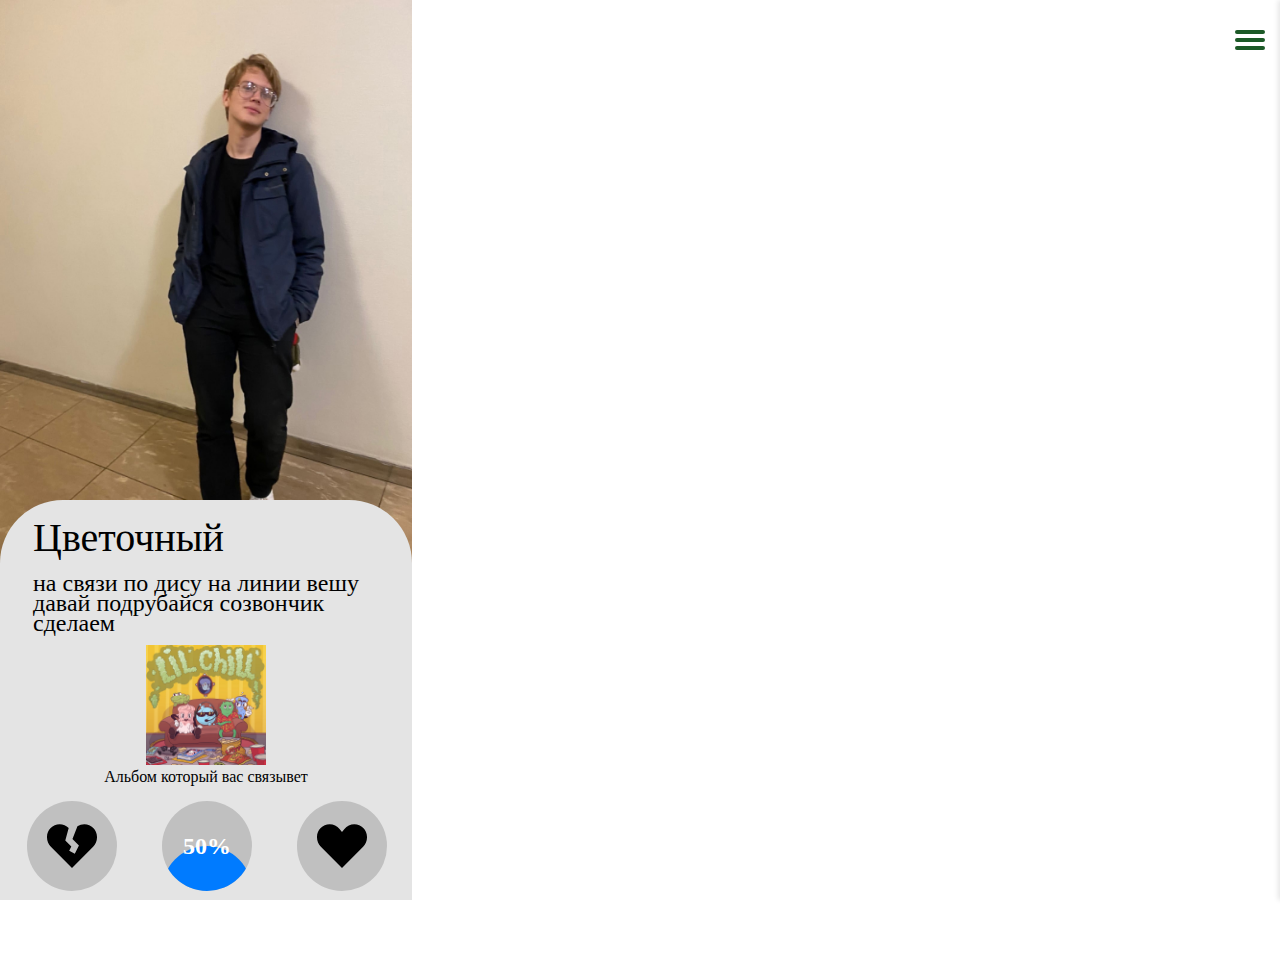
==== index.html @ 19052732 "User interface - done v1.0" ====
<!DOCTYPE html>
<html lang="en">
<head>
    <meta charset="UTF-8">
    <meta name="viewport" content="width=device-width, initial-scale=1.0">
    <link rel="stylesheet" href="./reset.css">
    <link rel="stylesheet" href="./main.css">
    <title>Main_Page</title>
</head>
<body>
    <div class="overlay"></div>
    <div class="container">
        <a href="#" class="burger">
            <span></span>
        </a>
        <div class="wrapper">
            <section class="main">
                <div class="main__photo">
                    <img src="./Photos/Main_Photo.jpg" alt="Ава главная"/>
                </div>
                <div class="main__info">
                    <div class="main__info--name">Цветочный</div>
                    <div class="main__info--desc">
                        на связи по дису на линии вешу давай подрубайся созвончик сделаем
                    </div>
                    <div class="union__album">
                        <a href="#" class="union__album--link">
                            <img src="./Photos/Lil chill.jpg" alt="Обложка альбома" class="union__album--image"/>
                            <div class="union__album--text">
                                Альбом который вас связывет
                            </div>
                        </a>
                    </div>

                    <div class="buttons">
                        <ul class="btn__box">
                            <li class="btn__box--dislike">
                                <a href="#" class="btn__box--dislike-link">
                                    <img src="./Photos/dislike-icon.svg" alt="Не нравится" class="dislike--icon"/>
                                </a>
                            </li>
                            <li class="btn__box--match">
                                <div class="circle-container">
                                    <div class="circle"></div>
                                    <div class="percent-text">50%</div>
                                </div>
                            </li>
                            <li class="btn__box--like">
                                <a href="#" class="btn__box--like-link">
                                    <img src="./Photos/like-icon.svg" alt="Hравится" class="like--icon"/>
                                </a>
                            </li>
                        </ul>
                    </div>
                </div>
            </section>
        </div>
        <div class="sidebar">
            <h2>Настройки</h2>
            <ul>
                <li>telegram_id: int</li>
                <li>name: str</li>
                <li>about: str | None = None</li>
                <li>avatar_url: str</li>
                <li>spotify_login: str</li>
                <li>spotify_password: str</li>
            </ul>
        </div>
    </div>
    <div id="matchPage" class="hidden">
        <!-- Content of Match Page will be loaded here -->
    </div>
    <script src="https://code.jquery.com/jquery-3.6.0.min.js"></script>
    <script src="./script.js"></script>
</body>
</html>
---- main.css ----
/* main.css */
body, html {
    margin: 0;
    padding: 0;
    width: 100%;
    height: 100%;
    overflow: hidden; /* Отключает прокрутку */
}

.wrapper {
    max-width: 412px;
    max-height: 915px;
    margin: auto;
    overflow: auto; /* Включает прокрутку внутри контейнера, если контент больше */
    background-color: #f0f0f0; /* Фон для видимости */
}

.container {
    max-width: 412px;
    max-height: 915px;
    background-color: #e4e4e4;
    position: relative;
}

.main__photo img {
    width: 100%;
    height: 600px;
}

.main__info {
    height: 480px;
    background-color: #e4e4e4;
    border-radius: 63px;
    position: absolute;
    top: 500px;
    width: 100%;
}

.main__info--name {
    font-weight: 400;
    font-size: 40px;
    line-height: 30px;
    margin-top: 23px;
    margin-left: 33px;
    margin-bottom: 20px;
}

.main__info--desc {
    font-weight: 400;
    font-size: 24px;
    line-height: 20px;
    margin-left: 33px;
}

.main__info--radio {
    font-weight: 700;
    font-size: 24px;
    line-height: 24px;
    margin-left: 104px;
    margin-top: 11px;
    color: #1c5927;
}

.btn__box {
    display: flex;
    align-items: center;
    justify-content: start;
    margin-left: 27px;
    margin-top: 12px;
}

.btn__box--dislike,
.btn__box--match,
.btn__box--like {
    display: flex;
    align-items: center;
    justify-content: center;
    width: 90px;
    height: 90px;
    background-color: #c0c0c0;
    z-index: 1;
    border-radius: 60px;
    margin-right: 45px;
    position: relative; /* Добавлено для правильного позиционирования SVG */
    overflow: hidden; /* Скрывает выходящие за пределы кнопки части SVG */
}

.dislike--icon {
    width: 50px;
    height: 50px;
}

.btn__box--like {
    margin-right: 0;
}

.like--icon {
    width: 50px;
    height: 50px;
}

.burger {
    display: block;
    position: fixed;
    top: 30px;
    right: 15px;
    z-index: 100001;
}

.burger span {
    display: block;
    height: 4px;
    width: 30px;
    background-color: #1c5927;
    border-radius: 4px;
    margin: 4px 0;
}

.burger::after,
.burger::before {
    content: '';
    display: block;
    height: 4px;
    width: 30px;
    background-color: #1c5927;
    border-radius: 4px;
}

.overlay {
    position: fixed;
    top: 0;
    left: 0;
    width: 100%;
    height: 100%;
    background: rgba(0, 0, 0, 0.5);
    backdrop-filter: blur(5px);
    opacity: 0;
    pointer-events: none;
    transition: opacity 0.3s ease;
    z-index: 9;
}

.menu-opened .overlay {
    opacity: 1;
    pointer-events: all;
}

.sidebar {
    position: fixed;
    top: 0;
    right: -412px; /* Скрыто за пределами экрана */
    width: 412px;
    height: 100%;
    background-color: #fff;
    box-shadow: -2px 0 5px rgba(0, 0, 0, 0.1);
    transition: right 0.3s ease;
    z-index: 10;
}

.menu-opened .sidebar {
    right: 0; /* Показать меню */
}

.sidebar h2 {
    margin: 20px;
    font-size: 24px;
}

.sidebar ul {
    list-style: none;
    padding: 0;
}

.sidebar li {
    padding: 15px 20px;
    border-bottom: 1px solid #ddd;
}

.union__album--image {
    display: flex;
    align-self: center;
    justify-self: center;
    width: 120px;
    height: 120px;
}

.union__album--text {
    font-weight: 400;
    font-size: 16px;
    line-height: 24px;
}

.union__album {
    display: flex;
    align-items: center;
    justify-content: center;
    margin-top: 12px;
}

.union__album--link {
}

#matchPage {
    position: fixed;
    top: 100%;
    left: 0;
    width: 100%;
    height: 100%;
    background: white;
    transition: top 0.5s ease-in-out;
    z-index: 1000;
}

#matchPage.visible {
    top: 0;
}

.hidden {
    display: none;
}

.match-main {
    position: relative;
    width: 412px;
    height: 915px;
    overflow: hidden;
}

.match-main img {
    width: 412px;
    height: 915px;
    object-fit: cover; /* Чтобы изображение заполняло весь контейнер */
}

.telegram-link {
    position: absolute;
    top: 50%;
    left: 50%;
    transform: translate(-50%, -50%);
    text-align: center;
    color: white; /* Цвет текста */
    font-size: 24px; /* Размер текста */
}

.telegram-desc {
    position: absolute;
    top: 40%;
    left: 50%;
    transform: translate(-50%, -50%);
    text-align: center;
    color: white; /* Цвет текста */
    font-size: 24px; /* Размер текста */
}

.telegram-text {
    background: rgba(0, 0, 0, 0.5); /* Фон текста для лучшей читаемости */
    padding: 10px 20px;
    border-radius: 5px;
}

.close-button {
    position: absolute;
    top: 10px;
    left: 10px;
    z-index: 1001;
}

.close-icon {
    width: 30px;
    height: 30px;
}

.circle-container {
    position: absolute;
    bottom: 0;
    left: 0;
    width: 100%;
    height: 100%;
    overflow: hidden;
    display: flex;
    align-items: center;
    justify-content: center;
}

.circle {
    width: 100%;
    height: 100%;
    background-color: #007BFF; /* Берузовый цвет */
    border-radius: 50%;
    transform: translateY(100%); /* Начальное положение за пределами кнопки */
    transition: transform 0.5s ease; /* Плавный переход */
    position: absolute;
    bottom: 0;
}

.percent-text {
    position: absolute;
    color: white;
    font-size: 24px;
    font-weight: bold;
    z-index: 1;
}
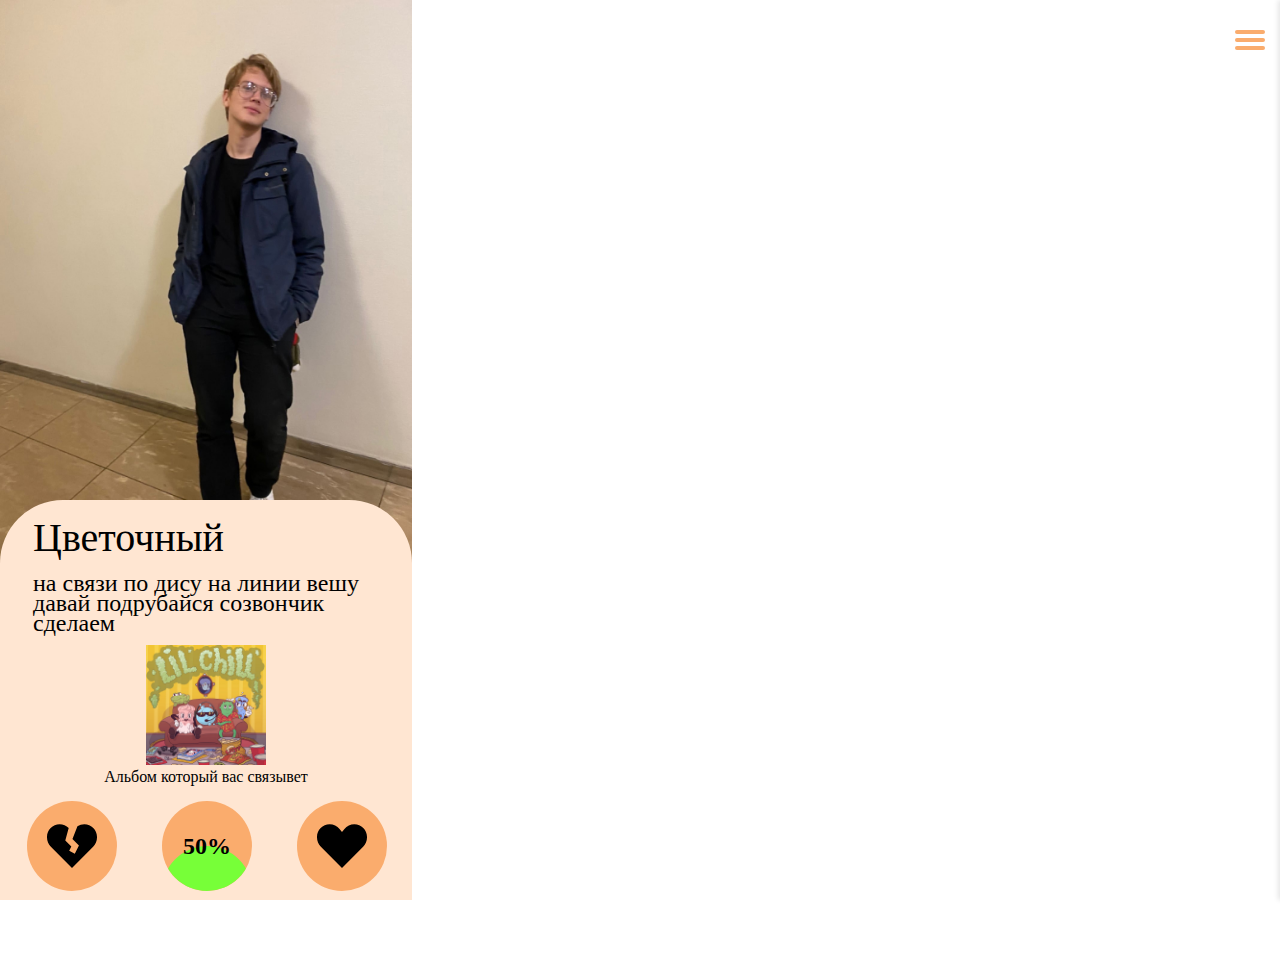
==== commit 77c80222: "Bug fixed" ====
--- a/index.html
+++ b/index.html
@@ -1,76 +1,137 @@
 <!DOCTYPE html>
 <html lang="en">
-<head>
-    <meta charset="UTF-8">
-    <meta name="viewport" content="width=device-width, initial-scale=1.0">
-    <link rel="stylesheet" href="./reset.css">
-    <link rel="stylesheet" href="./main.css">
-    <title>Main_Page</title>
-</head>
-<body>
-    <div class="overlay"></div>
-    <div class="container">
-        <a href="#" class="burger">
-            <span></span>
-        </a>
-        <div class="wrapper">
-            <section class="main">
-                <div class="main__photo">
-                    <img src="./Photos/Main_Photo.jpg" alt="Ава главная"/>
-                </div>
-                <div class="main__info">
-                    <div class="main__info--name">Цветочный</div>
-                    <div class="main__info--desc">
-                        на связи по дису на линии вешу давай подрубайся созвончик сделаем
-                    </div>
-                    <div class="union__album">
-                        <a href="#" class="union__album--link">
-                            <img src="./Photos/Lil chill.jpg" alt="Обложка альбома" class="union__album--image"/>
-                            <div class="union__album--text">
-                                Альбом который вас связывет
-                            </div>
-                        </a>
-                    </div>
+	<head>
+		<meta charset="UTF-8" />
+		<meta name="viewport" content="width=device-width, initial-scale=1.0" />
+		<link rel="stylesheet" href="./reset.css" />
+		<link rel="stylesheet" href="./main.css" />
+		<title>Main_Page</title>
+	</head>
+	<body>
+		<div class="overlay"></div>
+		<div class="container">
+			<a href="#" class="burger">
+				<span></span>
+			</a>
+			<div class="wrapper">
+				<section class="main">
+					<div class="main__photo">
+						<img src="./Photos/Main_Photo.jpg" alt="Ава главная" />
+					</div>
+					<div class="main__info">
+						<div class="main__info--name">Цветочный</div>
+						<div class="main__info--desc">
+							на связи по дису на линии вешу давай подрубайся созвончик сделаем
+						</div>
+						<div class="union__album">
+							<a href="#" class="union__album--link">
+								<img
+									src="./Photos/Lil chill.jpg"
+									alt="Обложка альбома"
+									class="union__album--image"
+								/>
+								<div class="union__album--text">
+									Альбом который вас связывет
+								</div>
+							</a>
+						</div>
 
-                    <div class="buttons">
-                        <ul class="btn__box">
-                            <li class="btn__box--dislike">
-                                <a href="#" class="btn__box--dislike-link">
-                                    <img src="./Photos/dislike-icon.svg" alt="Не нравится" class="dislike--icon"/>
-                                </a>
-                            </li>
-                            <li class="btn__box--match">
-                                <div class="circle-container">
-                                    <div class="circle"></div>
-                                    <div class="percent-text">50%</div>
-                                </div>
-                            </li>
-                            <li class="btn__box--like">
-                                <a href="#" class="btn__box--like-link">
-                                    <img src="./Photos/like-icon.svg" alt="Hравится" class="like--icon"/>
-                                </a>
-                            </li>
-                        </ul>
-                    </div>
-                </div>
-            </section>
-        </div>
-        <div class="sidebar">
-            <h2>Настройки</h2>
-            <ul>
-                <li>telegram_id: int</li>
-                <li>name: str</li>
-                <li>about: str | None = None</li>
-                <li>avatar_url: str</li>
-                <li>spotify_login: str</li>
-                <li>spotify_password: str</li>
-            </ul>
-        </div>
-    </div>
-    <div id="matchPage" class="hidden">
-        <!-- Content of Match Page will be loaded here -->
-    </div>
-    <script src="https://code.jquery.com/jquery-3.6.0.min.js"></script>
-    <script src="./script.js"></script>
-</body>
+						<div class="buttons">
+							<ul class="btn__box">
+								<li class="btn__box--dislike">
+									<a href="#" class="btn__box--dislike-link">
+										<img
+											src="./Photos/dislike-icon.svg"
+											alt="Не нравится"
+											class="dislike--icon"
+										/>
+									</a>
+								</li>
+								<li class="btn__box--match">
+									<div class="circle-container">
+										<div class="circle"></div>
+										<div class="percent-text">50%</div>
+									</div>
+								</li>
+								<li class="btn__box--like">
+									<a href="#" class="btn__box--like-link">
+										<img
+											src="./Photos/like-icon.svg"
+											alt="Hравится"
+											class="like--icon"
+										/>
+									</a>
+								</li>
+							</ul>
+						</div>
+					</div>
+				</section>
+			</div>
+			<div class="sidebar">
+				<h2>Настройки</h2>
+				<ul>
+					<li>
+						<img
+							src="./Photos/avatar-default-svgrepo-com.svg "
+							alt="Иконка человека"
+							class="icon-img"
+						/>
+						<div class="sidebar-text">
+							<label for="name">Имя:</label>
+							<input type="text" id="name"  />
+						</div>
+					</li>
+					<li>
+						<img
+							src="./Photos/pencil-svgrepo-com.svg "
+							alt="Иконка человека"
+							class="icon-img"
+						/>
+						<div class="sidebar-text">
+							<label for="name">О себе:</label>
+							<input type="text" id="desc"  />
+						</div>
+					</li>
+					<li>
+						<img
+							src="./Photos/avatar-svgrepo-com.svg "
+							alt="Иконка человека"
+							class="icon-img"
+						/>
+						<div class="sidebar-text">
+							<label for="name">Ссылка на ваш аватар:</label>
+							<input type="text" id="avatar"  />
+						</div>
+					</li>
+					<li>
+						<img
+							src="./Photos/spotify-color-svgrepo-com.svg"
+							alt="Иконка человека"
+							class="icon-img"
+						/>
+						<div class="sidebar-text">
+							<label for="name">Ваш логин spotify:</label>
+							<input type="text" id="login"  />
+						</div>
+					</li>
+					<li>
+						<img
+							src="./Photos/spotify-162-svgrepo-com.svg "
+							alt="Иконка человека"
+							class="icon-img"
+						/>
+						<div class="sidebar-text">
+							<label for="name">Ваш пароль spotify:</label>
+							<input type="text" id="password"  />
+						</div>
+					</li>
+				</ul>
+			</div>
+		</div>
+		<div id="matchPage" class="hidden">
+			<!-- Content of Match Page will be loaded here -->
+		</div>
+		<script src="https://code.jquery.com/jquery-3.6.0.min.js"></script>
+		<script src="./script.js"></script>
+	</body>
 </html>
--- a/main.css
+++ b/main.css
@@ -1,302 +1,321 @@
 /* main.css */
-body, html {
-    margin: 0;
-    padding: 0;
-    width: 100%;
-    height: 100%;
-    overflow: hidden; /* Отключает прокрутку */
+body,
+html {
+	margin: 0;
+	padding: 0;
+	width: 100%;
+	height: 100%;
+	overflow: hidden; /* Отключает прокрутку */
 }
 
 .wrapper {
-    max-width: 412px;
-    max-height: 915px;
-    margin: auto;
-    overflow: auto; /* Включает прокрутку внутри контейнера, если контент больше */
-    background-color: #f0f0f0; /* Фон для видимости */
+	max-width: 412px;
+	max-height: 915px;
+	margin: auto;
+	overflow: auto; /* Включает прокрутку внутри контейнера, если контент больше */
+	background-color: #f0f0f0; /* Фон для видимости */
 }
 
 .container {
-    max-width: 412px;
-    max-height: 915px;
-    background-color: #e4e4e4;
-    position: relative;
+	max-width: 412px;
+	max-height: 915px;
+	background-color: #e4e4e4;
+	position: relative;
 }
 
 .main__photo img {
-    width: 100%;
-    height: 600px;
+	width: 100%;
+	height: 600px;
 }
 
 .main__info {
-    height: 480px;
-    background-color: #e4e4e4;
-    border-radius: 63px;
-    position: absolute;
-    top: 500px;
-    width: 100%;
+	height: 480px;
+	background-color: #ffe6d2;
+	border-radius: 63px;
+	position: absolute;
+	top: 500px;
+	width: 100%;
 }
 
 .main__info--name {
-    font-weight: 400;
-    font-size: 40px;
-    line-height: 30px;
-    margin-top: 23px;
-    margin-left: 33px;
-    margin-bottom: 20px;
+	font-weight: 400;
+	font-size: 40px;
+	line-height: 30px;
+	margin-top: 23px;
+	margin-left: 33px;
+	margin-bottom: 20px;
 }
 
 .main__info--desc {
-    font-weight: 400;
-    font-size: 24px;
-    line-height: 20px;
-    margin-left: 33px;
+	font-weight: 400;
+	font-size: 24px;
+	line-height: 20px;
+	margin-left: 33px;
 }
 
 .main__info--radio {
-    font-weight: 700;
-    font-size: 24px;
-    line-height: 24px;
-    margin-left: 104px;
-    margin-top: 11px;
-    color: #1c5927;
+	font-weight: 700;
+	font-size: 24px;
+	line-height: 24px;
+	margin-left: 104px;
+	margin-top: 11px;
+	color: #1c5927;
 }
 
 .btn__box {
-    display: flex;
-    align-items: center;
-    justify-content: start;
-    margin-left: 27px;
-    margin-top: 12px;
+	display: flex;
+	align-items: center;
+	justify-content: start;
+	margin-left: 27px;
+	margin-top: 12px;
 }
 
 .btn__box--dislike,
 .btn__box--match,
 .btn__box--like {
-    display: flex;
-    align-items: center;
-    justify-content: center;
-    width: 90px;
-    height: 90px;
-    background-color: #c0c0c0;
-    z-index: 1;
-    border-radius: 60px;
-    margin-right: 45px;
-    position: relative; /* Добавлено для правильного позиционирования SVG */
-    overflow: hidden; /* Скрывает выходящие за пределы кнопки части SVG */
+	display: flex;
+	align-items: center;
+	justify-content: center;
+	width: 90px;
+	height: 90px;
+	background-color: #faac6d;
+	z-index: 1;
+	border-radius: 60px;
+	margin-right: 45px;
+	position: relative; /* Добавлено для правильного позиционирования SVG */
+	overflow: hidden; /* Скрывает выходящие за пределы кнопки части SVG */
 }
 
 .dislike--icon {
-    width: 50px;
-    height: 50px;
+	width: 50px;
+	height: 50px;
 }
 
 .btn__box--like {
-    margin-right: 0;
+	margin-right: 0;
 }
 
 .like--icon {
-    width: 50px;
-    height: 50px;
+	width: 50px;
+	height: 50px;
 }
 
 .burger {
-    display: block;
-    position: fixed;
-    top: 30px;
-    right: 15px;
-    z-index: 100001;
+	display: block;
+	position: fixed;
+	top: 30px;
+	right: 15px;
+	z-index: 100001;
 }
 
 .burger span {
-    display: block;
-    height: 4px;
-    width: 30px;
-    background-color: #1c5927;
-    border-radius: 4px;
-    margin: 4px 0;
+	display: block;
+	height: 4px;
+	width: 30px;
+	background-color: #faac6d;
+	border-radius: 4px;
+	margin: 4px 0;
 }
 
 .burger::after,
 .burger::before {
-    content: '';
-    display: block;
-    height: 4px;
-    width: 30px;
-    background-color: #1c5927;
-    border-radius: 4px;
+	content: '';
+	display: block;
+	height: 4px;
+	width: 30px;
+	background-color: #faac6d;
+	border-radius: 4px;
 }
 
 .overlay {
-    position: fixed;
-    top: 0;
-    left: 0;
-    width: 100%;
-    height: 100%;
-    background: rgba(0, 0, 0, 0.5);
-    backdrop-filter: blur(5px);
-    opacity: 0;
-    pointer-events: none;
-    transition: opacity 0.3s ease;
-    z-index: 9;
+	position: fixed;
+	top: 0;
+	left: 0;
+	width: 100%;
+	height: 100%;
+	background: rgba(0, 0, 0, 0.5);
+	backdrop-filter: blur(5px);
+	opacity: 0;
+	pointer-events: none;
+	transition: opacity 0.3s ease;
+	z-index: 9;
 }
 
 .menu-opened .overlay {
-    opacity: 1;
-    pointer-events: all;
+	opacity: 1;
+	pointer-events: all;
 }
 
 .sidebar {
-    position: fixed;
-    top: 0;
-    right: -412px; /* Скрыто за пределами экрана */
-    width: 412px;
-    height: 100%;
-    background-color: #fff;
-    box-shadow: -2px 0 5px rgba(0, 0, 0, 0.1);
-    transition: right 0.3s ease;
-    z-index: 10;
+	position: fixed;
+	top: 0;
+	right: -412px; /* Скрыто за пределами экрана */
+	width: 412px;
+	height: 100%;
+	background-color: #ffe6d2;
+	box-shadow: -2px 0 5px rgba(0, 0, 0, 0.1);
+	transition: right 0.3s ease;
+	z-index: 10;
+}
+
+.sidebar li {
+	display: flex;
+}
+
+.icon-img {
+	width: 30px;
+	height: 30px;
+}
+
+.sidebar-text {
+	/* position: absolute; */
+	margin-top: 10px;
+	margin-left: 10px;
+}
+.sidebar-text input {
+	background-color: #4b464631;
 }
 
 .menu-opened .sidebar {
-    right: 0; /* Показать меню */
+	right: 0; /* Показать меню */
 }
 
 .sidebar h2 {
-    margin: 20px;
-    font-size: 24px;
+	margin: 20px;
+	font-size: 24px;
 }
 
 .sidebar ul {
-    list-style: none;
-    padding: 0;
+	list-style: none;
+	padding: 0;
 }
 
 .sidebar li {
-    padding: 15px 20px;
-    border-bottom: 1px solid #ddd;
+	padding: 15px 20px;
+	border-bottom: 1px solid #ddd;
 }
 
 .union__album--image {
-    display: flex;
-    align-self: center;
-    justify-self: center;
-    width: 120px;
-    height: 120px;
+	display: flex;
+	align-self: center;
+	justify-self: center;
+	width: 120px;
+	height: 120px;
 }
 
 .union__album--text {
-    font-weight: 400;
-    font-size: 16px;
-    line-height: 24px;
+	font-weight: 400;
+	font-size: 16px;
+	line-height: 24px;
 }
 
 .union__album {
-    display: flex;
-    align-items: center;
-    justify-content: center;
-    margin-top: 12px;
+	display: flex;
+	align-items: center;
+	justify-content: center;
+	margin-top: 12px;
 }
 
 .union__album--link {
 }
 
 #matchPage {
-    position: fixed;
-    top: 100%;
-    left: 0;
-    width: 100%;
-    height: 100%;
-    background: white;
-    transition: top 0.5s ease-in-out;
-    z-index: 1000;
+	position: fixed;
+	top: 100%;
+	left: 0;
+	width: 100%;
+	height: 100%;
+	background: white;
+	transition: top 0.5s ease-in-out;
+	z-index: 1000;
 }
 
 #matchPage.visible {
-    top: 0;
+	top: 0;
 }
 
 .hidden {
-    display: none;
+	display: none;
 }
 
 .match-main {
-    position: relative;
-    width: 412px;
-    height: 915px;
-    overflow: hidden;
+	position: relative;
+	width: 412px;
+	height: 915px;
+	overflow: hidden;
 }
 
 .match-main img {
-    width: 412px;
-    height: 915px;
-    object-fit: cover; /* Чтобы изображение заполняло весь контейнер */
+	width: 412px;
+	height: 915px;
+	object-fit: cover; /* Чтобы изображение заполняло весь контейнер */
 }
 
 .telegram-link {
-    position: absolute;
-    top: 50%;
-    left: 50%;
-    transform: translate(-50%, -50%);
-    text-align: center;
-    color: white; /* Цвет текста */
-    font-size: 24px; /* Размер текста */
+	position: absolute;
+	top: 50%;
+	left: 50%;
+	transform: translate(-50%, -50%);
+	text-align: center;
+	color: white; /* Цвет текста */
+	font-size: 24px; /* Размер текста */
 }
 
 .telegram-desc {
-    position: absolute;
-    top: 40%;
-    left: 50%;
-    transform: translate(-50%, -50%);
-    text-align: center;
-    color: white; /* Цвет текста */
-    font-size: 24px; /* Размер текста */
+	position: absolute;
+	top: 40%;
+	left: 50%;
+	transform: translate(-50%, -50%);
+	text-align: center;
+	color: white; /* Цвет текста */
+	font-size: 24px; /* Размер текста */
 }
 
 .telegram-text {
-    background: rgba(0, 0, 0, 0.5); /* Фон текста для лучшей читаемости */
-    padding: 10px 20px;
-    border-radius: 5px;
+	background: rgba(0, 0, 0, 0.5); /* Фон текста для лучшей читаемости */
+	padding: 10px 20px;
+	border-radius: 5px;
 }
 
 .close-button {
-    position: absolute;
-    top: 10px;
-    left: 10px;
-    z-index: 1001;
+	position: absolute;
+	top: 10px;
+	left: 10px;
+	z-index: 1001;
 }
 
 .close-icon {
-    width: 30px;
-    height: 30px;
+	width: 30px;
+	height: 30px;
 }
 
 .circle-container {
-    position: absolute;
-    bottom: 0;
-    left: 0;
-    width: 100%;
-    height: 100%;
-    overflow: hidden;
-    display: flex;
-    align-items: center;
-    justify-content: center;
+	position: absolute;
+	bottom: 0;
+	left: 0;
+	width: 100%;
+	height: 100%;
+	overflow: hidden;
+	display: flex;
+	align-items: center;
+	justify-content: center;
 }
 
 .circle {
-    width: 100%;
-    height: 100%;
-    background-color: #007BFF; /* Берузовый цвет */
-    border-radius: 50%;
-    transform: translateY(100%); /* Начальное положение за пределами кнопки */
-    transition: transform 0.5s ease; /* Плавный переход */
-    position: absolute;
-    bottom: 0;
+	width: 100%;
+	height: 100%;
+	background-color: #77ff38; /* Берузовый цвет */
+	border-radius: 50%;
+	transform: translateY(100%); /* Начальное положение за пределами кнопки */
+	transition: transform 0.5s ease; /* Плавный переход */
+	position: absolute;
+	bottom: 0;
 }
 
 .percent-text {
-    position: absolute;
-    color: white;
-    font-size: 24px;
-    font-weight: bold;
-    z-index: 1;
-}
+	position: absolute;
+	color: #000;
+	font-size: 24px;
+	font-weight: bold;
+	z-index: 1;
+}
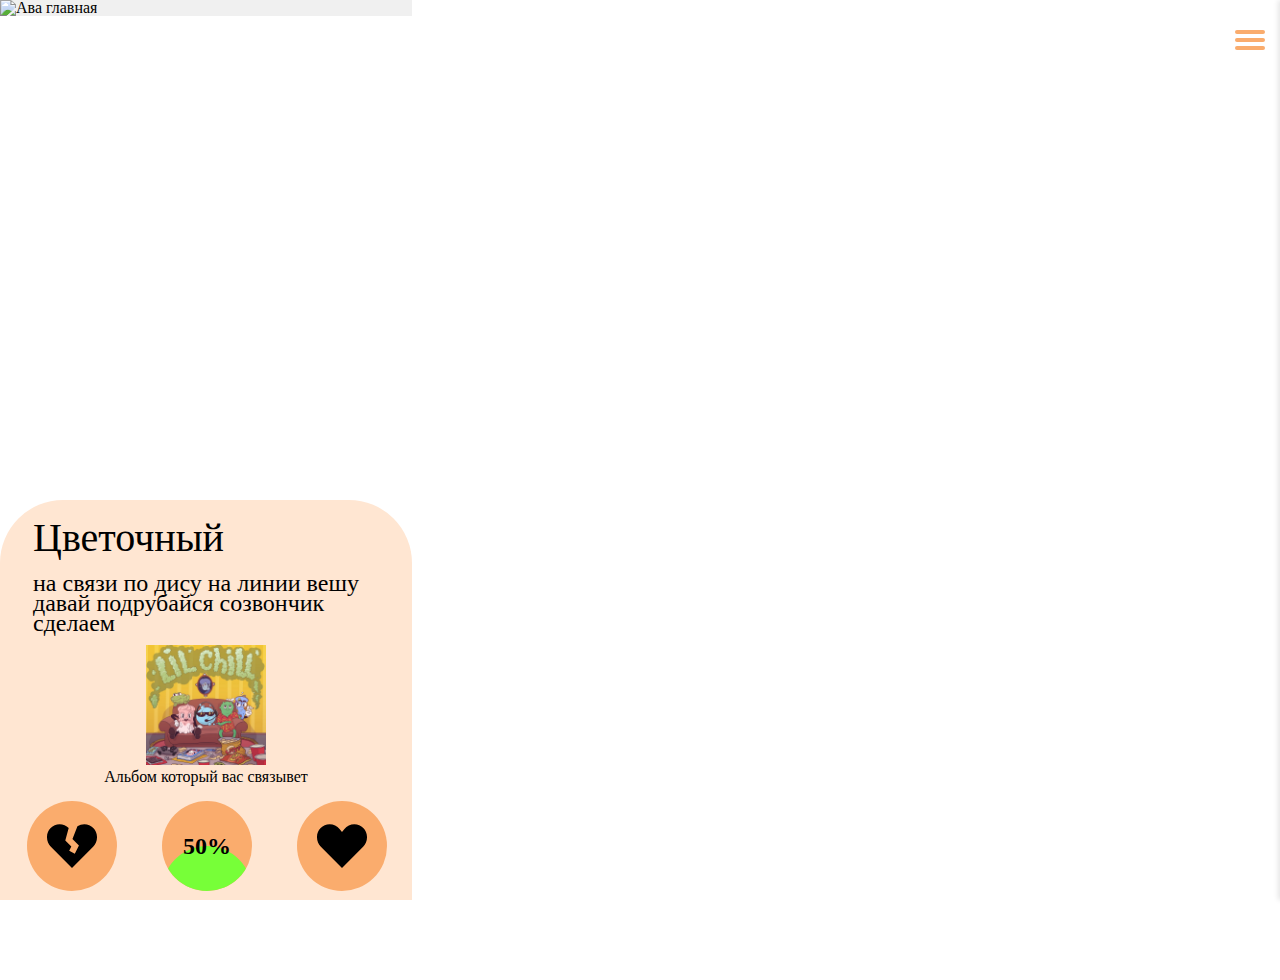
==== commit 52954a6f: "implement logic auto-update screen. like futured" ====
--- a/index.html
+++ b/index.html
@@ -16,7 +16,7 @@
 			<div class="wrapper">
 				<section class="main">
 					<div class="main__photo">
-						<img src="./Photos/Main_Photo.jpg" alt="Ава главная" />
+						<img id="mainPhoto" src="" alt="Ава главная" />
 					</div>
 					<div class="main__info">
 						<div class="main__info--name">Цветочный</div>
@@ -72,58 +72,61 @@
 				<ul>
 					<li>
 						<img
-							src="./Photos/avatar-default-svgrepo-com.svg "
+							src="./Photos/human-icon.svg"
 							alt="Иконка человека"
 							class="icon-img"
 						/>
 						<div class="sidebar-text">
 							<label for="name">Имя:</label>
-							<input type="text" id="name"  />
+							<input type="text" id="name" name="name" />
 						</div>
 					</li>
 					<li>
 						<img
-							src="./Photos/pencil-svgrepo-com.svg "
-							alt="Иконка человека"
+							src="./Photos/pencil-icon.svg"
+							alt="Иконка карандаша"
 							class="icon-img"
 						/>
 						<div class="sidebar-text">
-							<label for="name">О себе:</label>
-							<input type="text" id="desc"  />
+							<label for="about">О себе:</label>
+							<input type="text" id="about" />
 						</div>
 					</li>
 					<li>
 						<img
-							src="./Photos/avatar-svgrepo-com.svg "
-							alt="Иконка человека"
+							src="./Photos/avatar-icon.svg"
+							alt="Аватар человека"
 							class="icon-img"
 						/>
 						<div class="sidebar-text">
-							<label for="name">Ссылка на ваш аватар:</label>
-							<input type="text" id="avatar"  />
+							<label for="avatar">Ваш аватар:</label>
+							<input type="text" id="avatar_url" />
 						</div>
 					</li>
 					<li>
 						<img
-							src="./Photos/spotify-color-svgrepo-com.svg"
-							alt="Иконка человека"
+							src="./Photos/spotify-color-icon.svg"
+							alt="Иконка спотифая цветная"
 							class="icon-img"
 						/>
 						<div class="sidebar-text">
-							<label for="name">Ваш логин spotify:</label>
-							<input type="text" id="login"  />
+							<label for="login">Ваш логин spotify:</label>
+							<input type="text" id="spotify_login" />
 						</div>
 					</li>
 					<li>
 						<img
-							src="./Photos/spotify-162-svgrepo-com.svg "
-							alt="Иконка человека"
+							src="./Photos/spotify-icon.svg"
+							alt="Иконка спотифая"
 							class="icon-img"
 						/>
 						<div class="sidebar-text">
-							<label for="name">Ваш пароль spotify:</label>
-							<input type="text" id="password"  />
+							<label for="password">Ваш пароль spotify:</label>
+							<input type="text" id="spotify_password" />
 						</div>
+					</li>
+					<li class="save-button-container">
+						<button id="saveButton">Сохранить</button>
 					</li>
 				</ul>
 			</div>
--- a/main.css
+++ b/main.css
@@ -23,7 +23,12 @@
 	position: relative;
 }
 
-.main__photo img {
+/* .main__photo img {
+	width: 100%;
+	height: 600px;
+} */
+
+#mainPhoto{
 	width: 100%;
 	height: 600px;
 }
@@ -319,3 +324,19 @@
 	font-weight: bold;
 	z-index: 1;
 }
+
+.save-button-container {
+	display: flex;
+	align-content: inherit;
+	justify-content: center;
+}
+
+#saveButton {
+	display: flex;
+	align-items: center;
+	justify-content: center;
+	width: 100px;
+	height: 50px;
+	background-color: #ebbd97;
+	border-radius: 40px;
+}
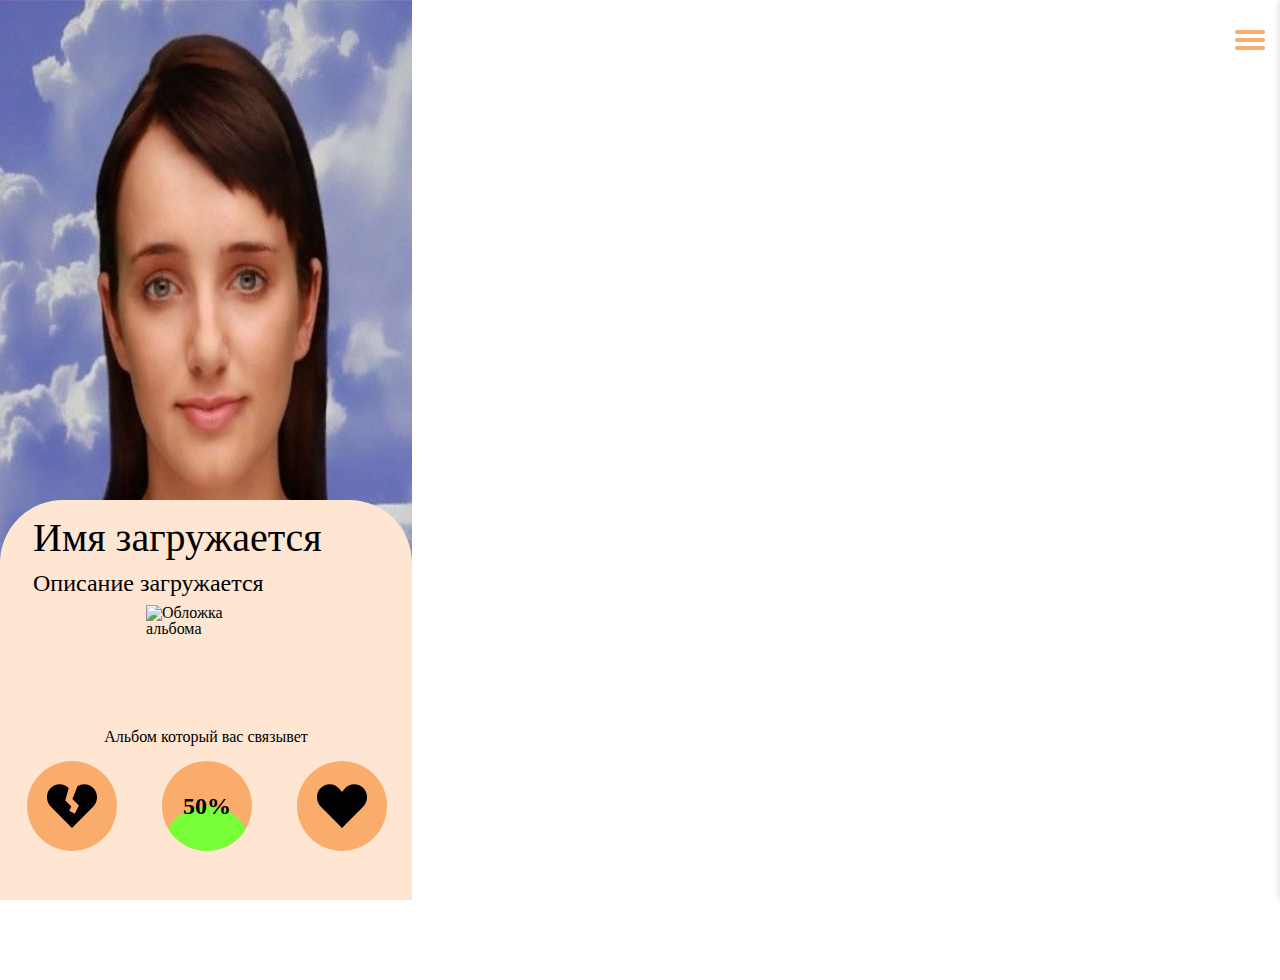
==== commit 79febbe0: "implement album cover" ====
--- a/index.html
+++ b/index.html
@@ -16,19 +16,22 @@
 			<div class="wrapper">
 				<section class="main">
 					<div class="main__photo">
-						<img id="mainPhoto" src="" alt="Ава главная" />
+						<img
+							id="mainPhoto"
+							src="./Photos/photo_2024-12-28_03-18-15.jpg"
+							alt="Ава главная"
+						/>
 					</div>
 					<div class="main__info">
-						<div class="main__info--name">Цветочный</div>
-						<div class="main__info--desc">
-							на связи по дису на линии вешу давай подрубайся созвончик сделаем
-						</div>
+						<div class="main__info--name">Имя загружается</div>
+						<div class="main__info--desc">Описание загружается</div>
 						<div class="union__album">
 							<a href="#" class="union__album--link">
 								<img
-									src="./Photos/Lil chill.jpg"
+									src="https://sun9-21.userapi.com/impg/h6NPKOhgyhA6bWylUSHQyYK7oniE_hxvYtkSkA/EULx8fU8Nos.jpg?size=736x721&quality=95&sign=3e99fe41a4b996cdf72fc6a2d3c34910&type=album"
 									alt="Обложка альбома"
 									class="union__album--image"
+									id="album__pic"
 								/>
 								<div class="union__album--text">
 									Альбом который вас связывет
